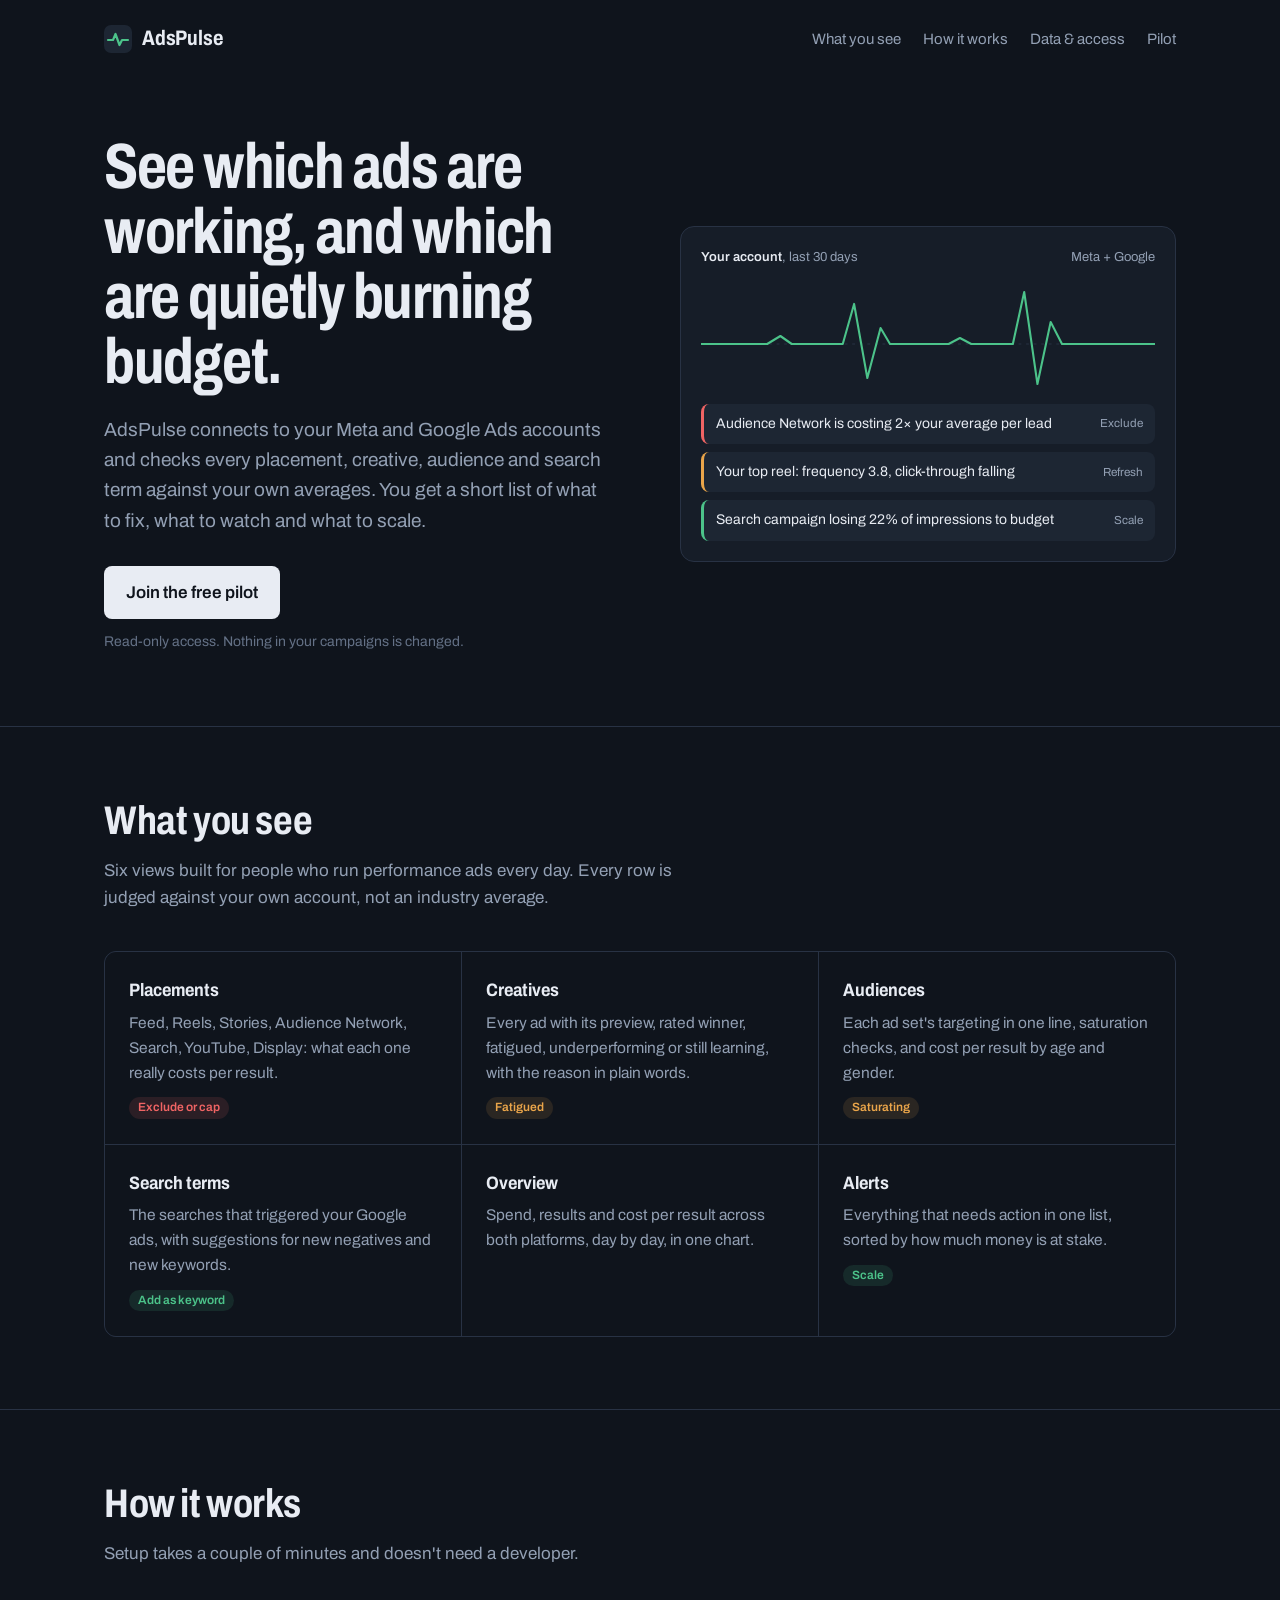
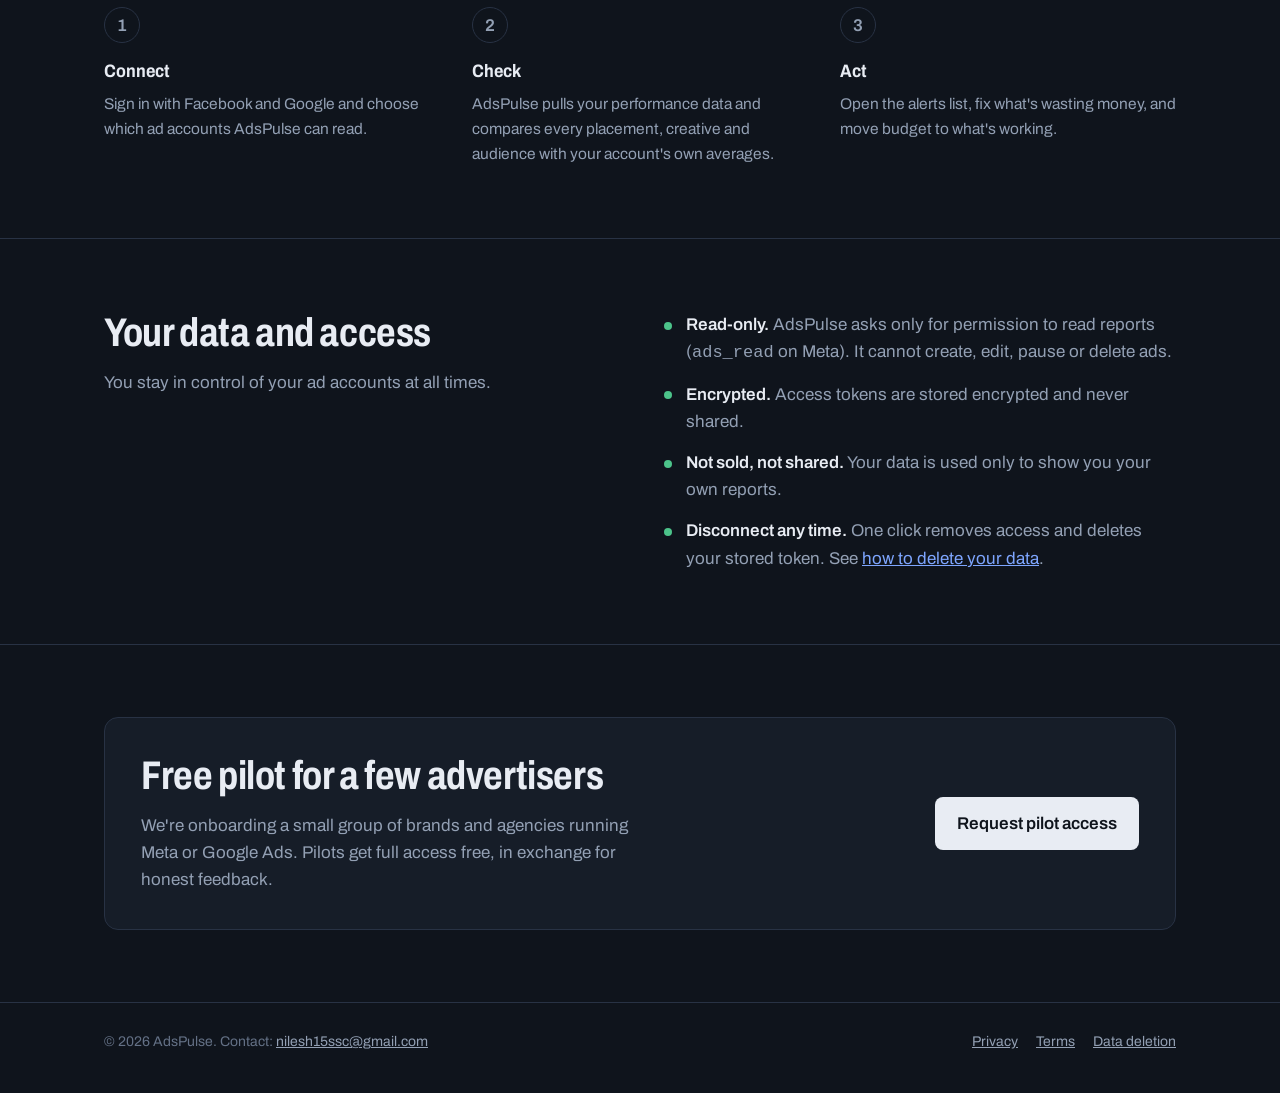
==== index.html @ f89d4e2d "Add files via upload" ====
<!doctype html><html lang="en"><head><meta charset="utf-8"><meta name="viewport" content="width=device-width, initial-scale=1, viewport-fit=cover"><meta name="color-scheme" content="dark"><link rel="preconnect" href="https://fonts.googleapis.com"><link rel="preconnect" href="https://fonts.gstatic.com" crossorigin><link href="https://fonts.googleapis.com/css2?family=Archivo:wdth,wght@75..100,400..700&display=swap" rel="stylesheet"><link rel="stylesheet" href="style.css"><link rel="icon" href="data:image/svg+xml,<svg width='28' height='28' viewBox='0 0 28 28' aria-hidden='true'><rect width='28' height='28' rx='7' fill='%231d2633'/><path d='M4 15h5l2.5-6 4 11 2.5-5H24' fill='none' stroke='%234cc38a' stroke-width='2.2' stroke-linecap='round' stroke-linejoin='round'/></svg>">
<title>AdsPulse: Meta and Google Ads performance in one view</title>
<meta name="description" content="AdsPulse connects to your Meta and Google Ads accounts read-only and shows which placements, creatives, audiences and search terms are working, and what to fix.">
</head><body>
<div class="wrap"><header class="nav"><a class="logo" href="index.html"><svg width="28" height="28" viewBox="0 0 28 28" aria-hidden="true"><rect width="28" height="28" rx="7" fill="#1d2633"/><path d="M4 15h5l2.5-6 4 11 2.5-5H24" fill="none" stroke="#4cc38a" stroke-width="2.2" stroke-linecap="round" stroke-linejoin="round"/></svg>AdsPulse</a><nav aria-label="Main"><a href="index.html#what">What you see</a><a href="index.html#how">How it works</a><a href="index.html#trust">Data &amp; access</a><a href="index.html#pilot">Pilot</a></nav></header></div>
<main>
<div class="wrap"><section class="hero">
 <div>
  <h1>See which ads are working, and which are quietly burning budget.</h1>
  <p class="lede">AdsPulse connects to your Meta and Google Ads accounts and checks every placement, creative, audience and search term against your own averages. You get a short list of what to fix, what to watch and what to scale.</p>
  <a class="cta" href="#pilot">Join the free pilot</a>
  <span class="cta-note">Read-only access. Nothing in your campaigns is changed.</span>
 </div>
 <figure class="monitor" aria-label="Example of an AdsPulse account summary" style="margin:0">
  <div class="mh"><span><b>Your account</b>, last 30 days</span><span>Meta + Google</span></div>
  <svg class="pulse" viewBox="0 0 480 120" preserveAspectRatio="none" aria-hidden="true">
   <line class="flat" x1="0" y1="70" x2="480" y2="70"/>
   <path d="M0 70 H70 L84 62 L96 70 H150 L162 30 L176 104 L190 54 L200 70 H262 L274 64 L286 70 H330 L342 18 L356 110 L370 48 L382 70 H480"/>
  </svg>
  <div class="flags">
   <div class="flag"><span>Audience Network is costing 2× your average per lead</span><small>Exclude</small></div>
   <div class="flag"><span>Your top reel: frequency 3.8, click-through falling</span><small>Refresh</small></div>
   <div class="flag"><span>Search campaign losing 22% of impressions to budget</span><small>Scale</small></div>
  </div>
 </figure>
</section></div>

<section class="band" id="what"><div class="wrap">
 <h2>What you see</h2>
 <p class="intro">Six views built for people who run performance ads every day. Every row is judged against your own account, not an industry average.</p>
 <div class="views">
  <div><h3>Placements</h3><p>Feed, Reels, Stories, Audience Network, Search, YouTube, Display: what each one really costs per result.</p><span class="verdict v-r">Exclude or cap</span></div>
  <div><h3>Creatives</h3><p>Every ad with its preview, rated winner, fatigued, underperforming or still learning, with the reason in plain words.</p><span class="verdict v-a">Fatigued</span></div>
  <div><h3>Audiences</h3><p>Each ad set's targeting in one line, saturation checks, and cost per result by age and gender.</p><span class="verdict v-a">Saturating</span></div>
  <div><h3>Search terms</h3><p>The searches that triggered your Google ads, with suggestions for new negatives and new keywords.</p><span class="verdict v-g">Add as keyword</span></div>
  <div><h3>Overview</h3><p>Spend, results and cost per result across both platforms, day by day, in one chart.</p></div>
  <div><h3>Alerts</h3><p>Everything that needs action in one list, sorted by how much money is at stake.</p><span class="verdict v-g">Scale</span></div>
 </div>
</div></section>

<section class="band" id="how"><div class="wrap">
 <h2>How it works</h2>
 <p class="intro">Setup takes a couple of minutes and doesn't need a developer.</p>
 <ol class="how">
  <li><h3>Connect</h3><p>Sign in with Facebook and Google and choose which ad accounts AdsPulse can read.</p></li>
  <li><h3>Check</h3><p>AdsPulse pulls your performance data and compares every placement, creative and audience with your account's own averages.</p></li>
  <li><h3>Act</h3><p>Open the alerts list, fix what's wasting money, and move budget to what's working.</p></li>
 </ol>
</div></section>

<section class="band" id="trust"><div class="wrap trust">
 <div><h2>Your data and access</h2><p class="intro" style="margin:0">You stay in control of your ad accounts at all times.</p></div>
 <ul>
  <li><b>Read-only.</b> AdsPulse asks only for permission to read reports (<code>ads_read</code> on Meta). It cannot create, edit, pause or delete ads.</li>
  <li><b>Encrypted.</b> Access tokens are stored encrypted and never shared.</li>
  <li><b>Not sold, not shared.</b> Your data is used only to show you your own reports.</li>
  <li><b>Disconnect any time.</b> One click removes access and deletes your stored token. See <a href="data-deletion.html">how to delete your data</a>.</li>
 </ul>
</div></section>

<section class="band" id="pilot"><div class="wrap">
 <div class="pilot">
  <div><h2>Free pilot for a few advertisers</h2><p>We're onboarding a small group of brands and agencies running Meta or Google Ads. Pilots get full access free, in exchange for honest feedback.</p></div>
  <a class="cta" href="mailto:nilesh15ssc@gmail.com?subject=AdsPulse%20pilot">Request pilot access</a>
 </div>
</div></section>
</main>
<footer><div class="wrap"><span>© 2026 AdsPulse. Contact: <a href="mailto:nilesh15ssc@gmail.com" style="margin:0">nilesh15ssc@gmail.com</a></span><span><a href="privacy.html">Privacy</a><a href="terms.html">Terms</a><a href="data-deletion.html">Data deletion</a></span></div></footer>
</body></html>
---- style.css ----
:root{--bg:#0f141c;--panel:#161d28;--panel2:#1d2633;--line:#283244;--ink:#e8ecf3;--mute:#93a0b4;--faint:#647186;--blue:#7ea6ff;--green:#4cc38a;--red:#f06464;--amber:#eaa54a;color-scheme:dark}
*{box-sizing:border-box}
:root{padding-top:env(safe-area-inset-top,0px);padding-bottom:env(safe-area-inset-bottom,0px)}
html{scroll-padding-top:env(safe-area-inset-top,0px)}
body{margin:0;background:var(--bg);color:var(--ink);font:17px/1.6 'Archivo',system-ui,-apple-system,'Segoe UI',sans-serif}
a{color:var(--blue)}
:focus-visible{outline:2px solid var(--blue);outline-offset:3px}
.wrap{max-width:1120px;margin:0 auto;padding:0 24px}
header.nav{display:flex;justify-content:space-between;align-items:center;padding:22px 0}
.logo{display:flex;align-items:center;gap:10px;color:var(--ink);text-decoration:none;font-weight:700;font-stretch:82%;font-size:21px;letter-spacing:-.01em}
.logo svg{flex:none}
.nav nav{display:flex;gap:22px;font-size:15px}
.nav nav a{color:var(--mute);text-decoration:none}.nav nav a:hover{color:var(--ink)}
.hero{display:grid;grid-template-columns:1.05fr 1fr;gap:56px;align-items:center;padding:56px 0 72px}
h1{font-size:clamp(38px,5.4vw,64px);line-height:1.02;font-stretch:76%;font-weight:700;letter-spacing:-.02em;margin:0 0 20px}
.lede{font-size:19px;color:var(--mute);max-width:46ch;margin:0 0 30px}
.cta{display:inline-block;background:var(--ink);color:var(--bg);text-decoration:none;font-weight:600;padding:13px 22px;border-radius:8px}
.cta:hover{background:#fff}
.cta-note{display:block;margin-top:12px;font-size:14px;color:var(--faint)}
/* the one moment: the account's pulse */
.monitor{background:var(--panel);border:1px solid var(--line);border-radius:14px;padding:20px;position:relative}
.monitor .mh{display:flex;justify-content:space-between;font-size:13px;color:var(--mute);margin-bottom:6px}
.monitor .mh b{color:var(--ink);font-weight:600}
.pulse{width:100%;height:120px;display:block}
.pulse path{fill:none;stroke:var(--green);stroke-width:2.2;stroke-linejoin:round;stroke-linecap:round;stroke-dasharray:1400;stroke-dashoffset:1400;animation:draw 2.4s .2s ease-out forwards}
.pulse .flat{stroke:var(--line);stroke-width:1;stroke-dasharray:3 5;animation:none;stroke-dashoffset:0}
@keyframes draw{to{stroke-dashoffset:0}}
.flags{display:grid;gap:8px;margin-top:10px}
.flag{display:flex;justify-content:space-between;gap:12px;align-items:center;background:var(--panel2);border-radius:8px;padding:9px 12px;font-size:14px;opacity:0;animation:in .4s forwards}
.flag:nth-child(1){animation-delay:1.5s;border-left:3px solid var(--red)}.flag:nth-child(2){animation-delay:1.8s;border-left:3px solid var(--amber)}.flag:nth-child(3){animation-delay:2.1s;border-left:3px solid var(--green)}
.flag small{color:var(--mute);white-space:nowrap}
@keyframes in{to{opacity:1}}
section.band{border-top:1px solid var(--line);padding:72px 0}
h2{font-size:clamp(28px,3.4vw,40px);font-stretch:80%;line-height:1.1;margin:0 0 14px;letter-spacing:-.01em}
.intro{color:var(--mute);max-width:60ch;margin:0 0 40px}
.views{display:grid;grid-template-columns:repeat(3,1fr);gap:1px;background:var(--line);border:1px solid var(--line);border-radius:12px;overflow:hidden}
.views div{background:var(--bg);padding:24px}
.views h3{margin:0 0 6px;font-size:18px;font-stretch:88%}
.views p{margin:0;color:var(--mute);font-size:15.5px}
.verdict{display:inline-block;font-size:12px;font-weight:600;border-radius:20px;padding:1px 9px;margin-top:12px}
.v-g{background:rgba(76,195,138,.12);color:var(--green)}.v-r{background:rgba(240,100,100,.12);color:var(--red)}.v-a{background:rgba(234,165,74,.12);color:var(--amber)}
.how{display:grid;grid-template-columns:repeat(3,1fr);gap:32px;counter-reset:s;list-style:none;padding:0;margin:0}
.how li{counter-increment:s}
.how li::before{content:counter(s);display:grid;place-items:center;width:34px;height:34px;border-radius:50%;border:1px solid var(--line);color:var(--mute);font-weight:600;margin-bottom:14px}
.how h3{margin:0 0 6px;font-size:18px;font-stretch:88%}.how p{margin:0;color:var(--mute);font-size:15.5px}
.trust{display:grid;grid-template-columns:1fr 1fr;gap:48px;align-items:start}
.trust ul{margin:0;padding:0;list-style:none;display:grid;gap:14px}
.trust li{padding-left:22px;position:relative;color:var(--mute)}
.trust li::before{content:'';position:absolute;left:0;top:.62em;width:8px;height:8px;border-radius:50%;background:var(--green)}
.trust li b{color:var(--ink);font-weight:600}
.pilot{background:var(--panel);border:1px solid var(--line);border-radius:14px;padding:36px;display:flex;justify-content:space-between;gap:28px;align-items:center;flex-wrap:wrap}
.pilot p{margin:0;color:var(--mute);max-width:52ch}
footer{border-top:1px solid var(--line);padding:28px 0 40px;color:var(--faint);font-size:14px}
footer .wrap{display:flex;justify-content:space-between;gap:16px;flex-wrap:wrap}
footer a{color:var(--mute);margin-left:18px}
/* legal pages */
.doc{max-width:720px;margin:0 auto;padding:30px 24px 70px}
.doc h1{font-size:40px;margin-bottom:6px}
.doc .upd{color:var(--faint);font-size:14px;margin:0 0 30px}
.doc h2{font-size:22px;margin:34px 0 8px;font-stretch:88%}
.doc p,.doc li{color:#c7cfdb}
.doc code{background:var(--panel2);padding:1px 6px;border-radius:4px;font-size:15px}
@media (max-width:860px){.hero,.trust{grid-template-columns:1fr;gap:36px}.views,.how{grid-template-columns:1fr}.nav nav{display:none}.hero{padding-top:24px}}
@media (prefers-reduced-motion:reduce){.pulse path{animation:none;stroke-dashoffset:0}.flag{animation:none;opacity:1}}
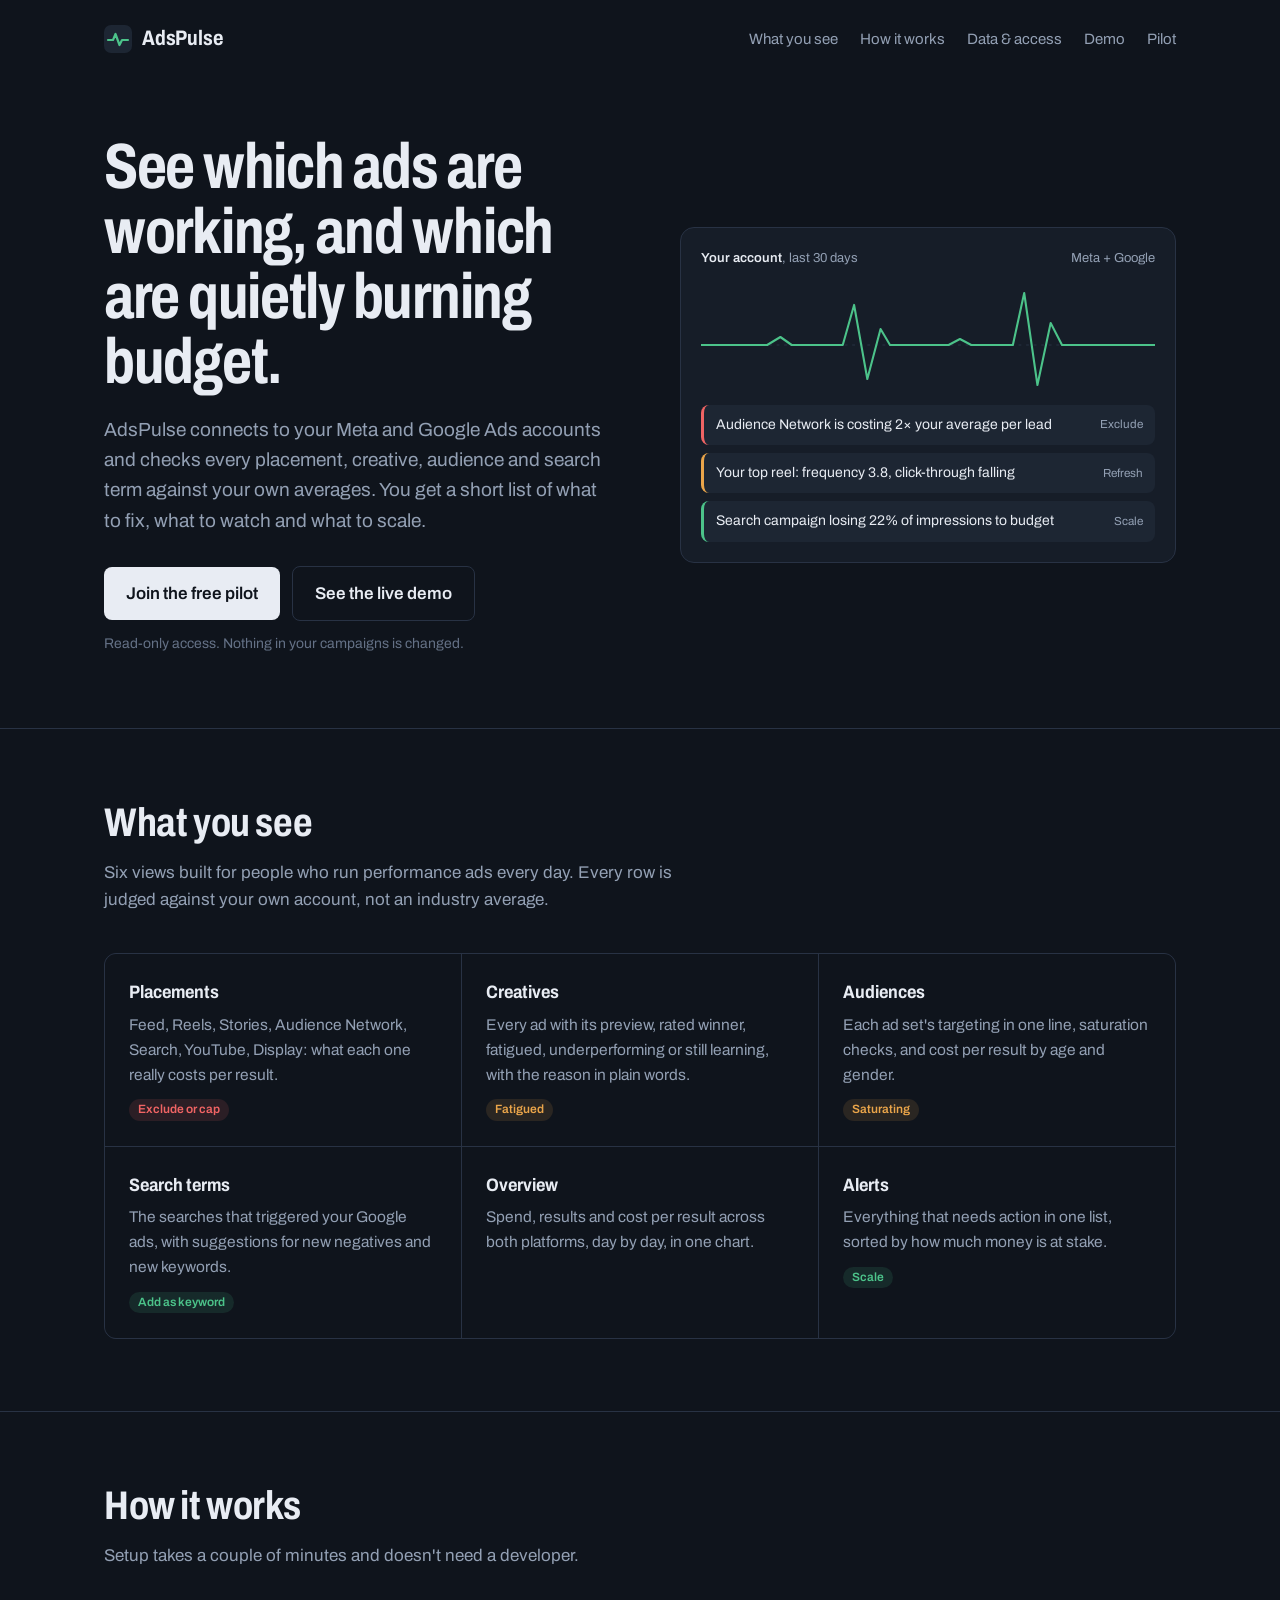
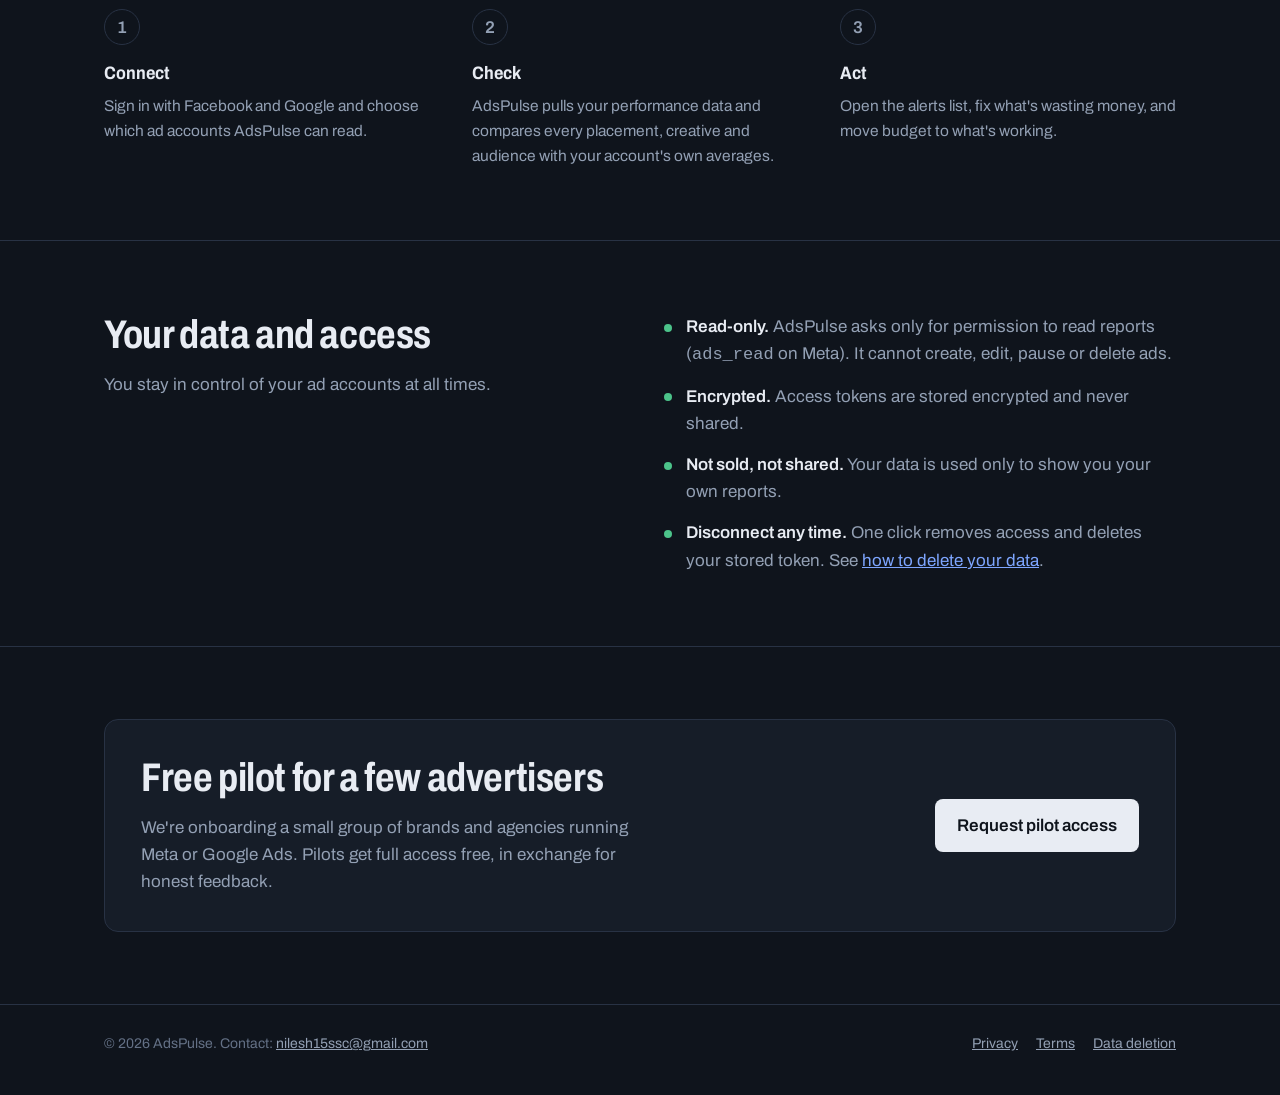
==== commit 1d3ef6b7: "Add files via upload" ====
--- a/index.html
+++ b/index.html
@@ -2,13 +2,13 @@
 <title>AdsPulse: Meta and Google Ads performance in one view</title>
 <meta name="description" content="AdsPulse connects to your Meta and Google Ads accounts read-only and shows which placements, creatives, audiences and search terms are working, and what to fix.">
 </head><body>
-<div class="wrap"><header class="nav"><a class="logo" href="index.html"><svg width="28" height="28" viewBox="0 0 28 28" aria-hidden="true"><rect width="28" height="28" rx="7" fill="#1d2633"/><path d="M4 15h5l2.5-6 4 11 2.5-5H24" fill="none" stroke="#4cc38a" stroke-width="2.2" stroke-linecap="round" stroke-linejoin="round"/></svg>AdsPulse</a><nav aria-label="Main"><a href="index.html#what">What you see</a><a href="index.html#how">How it works</a><a href="index.html#trust">Data &amp; access</a><a href="index.html#pilot">Pilot</a></nav></header></div>
+<div class="wrap"><header class="nav"><a class="logo" href="index.html"><svg width="28" height="28" viewBox="0 0 28 28" aria-hidden="true"><rect width="28" height="28" rx="7" fill="#1d2633"/><path d="M4 15h5l2.5-6 4 11 2.5-5H24" fill="none" stroke="#4cc38a" stroke-width="2.2" stroke-linecap="round" stroke-linejoin="round"/></svg>AdsPulse</a><nav aria-label="Main"><a href="index.html#what">What you see</a><a href="index.html#how">How it works</a><a href="index.html#trust">Data &amp; access</a><a href="app.html">Demo</a><a href="index.html#pilot">Pilot</a></nav></header></div>
 <main>
 <div class="wrap"><section class="hero">
  <div>
   <h1>See which ads are working, and which are quietly burning budget.</h1>
   <p class="lede">AdsPulse connects to your Meta and Google Ads accounts and checks every placement, creative, audience and search term against your own averages. You get a short list of what to fix, what to watch and what to scale.</p>
-  <a class="cta" href="#pilot">Join the free pilot</a>
+  <a class="cta" href="#pilot">Join the free pilot</a> <a class="cta ghost" href="app.html">See the live demo</a>
   <span class="cta-note">Read-only access. Nothing in your campaigns is changed.</span>
  </div>
  <figure class="monitor" aria-label="Example of an AdsPulse account summary" style="margin:0">
--- a/style.css
+++ b/style.css
@@ -16,6 +16,7 @@
 .lede{font-size:19px;color:var(--mute);max-width:46ch;margin:0 0 30px}
 .cta{display:inline-block;background:var(--ink);color:var(--bg);text-decoration:none;font-weight:600;padding:13px 22px;border-radius:8px}
 .cta:hover{background:#fff}
+.cta.ghost{background:transparent;color:var(--ink);border:1px solid var(--line);margin-left:8px}.cta.ghost:hover{background:var(--panel2)}
 .cta-note{display:block;margin-top:12px;font-size:14px;color:var(--faint)}
 /* the one moment: the account's pulse */
 .monitor{background:var(--panel);border:1px solid var(--line);border-radius:14px;padding:20px;position:relative}
